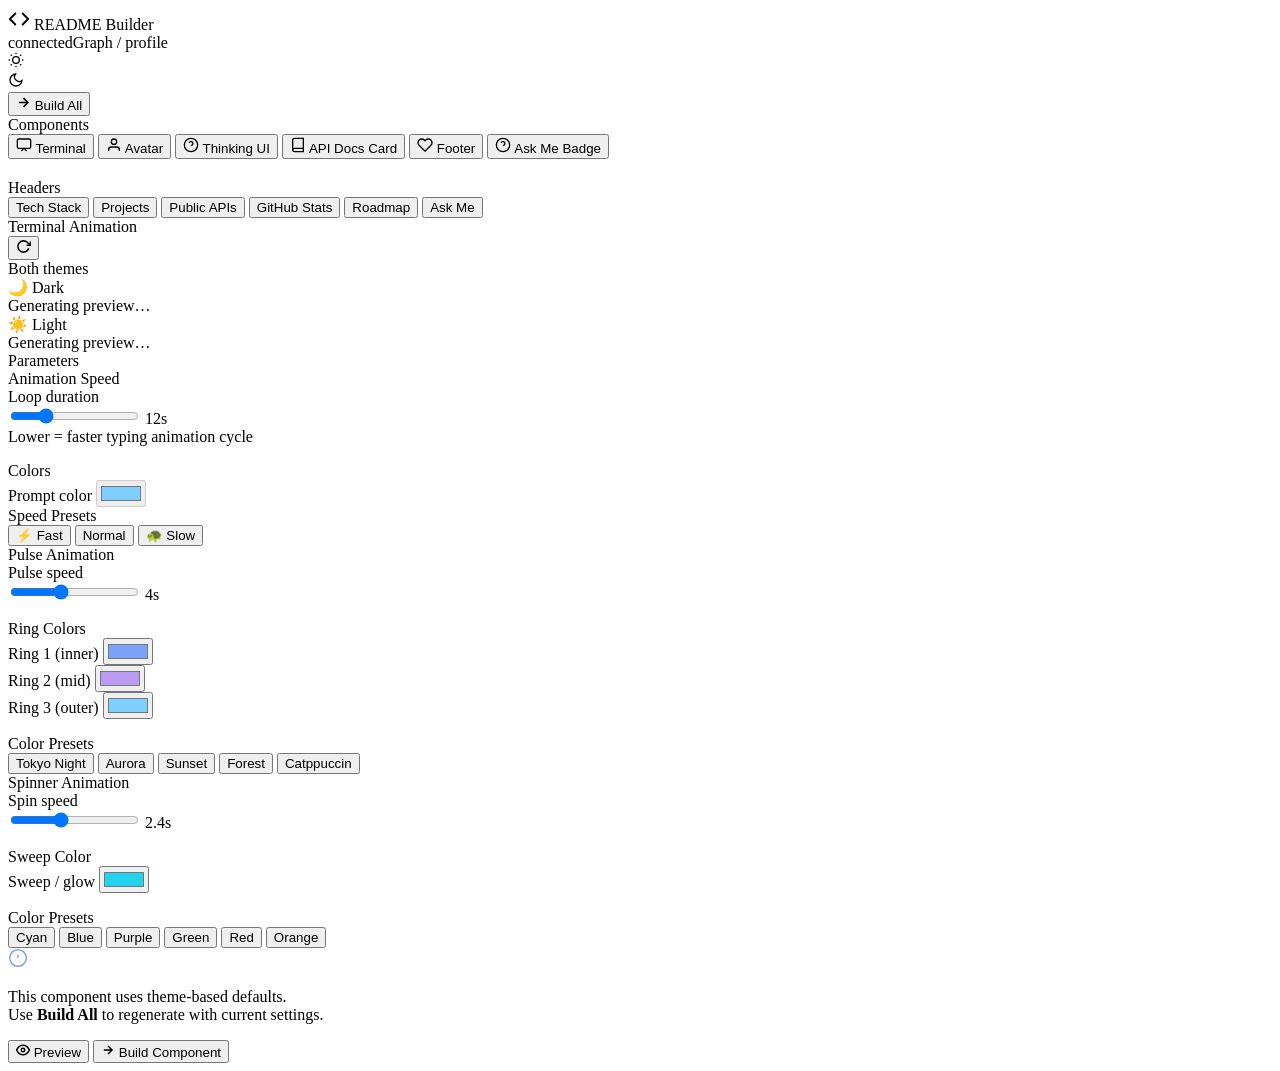
==== my-README-builder/templates/index.html @ 2f6b6e4e "feat: add my-README-builder web UI with live preview and customizable params" ====
<!DOCTYPE html>
<html lang="en">
<head>
  <meta charset="UTF-8"/>
  <meta name="viewport" content="width=device-width, initial-scale=1.0"/>
  <title>README Builder · connectedGraph</title>
  <link rel="preconnect" href="https://fonts.googleapis.com"/>
  <link href="https://fonts.googleapis.com/css2?family=Inter:wght@300;400;500;600;700;800&family=JetBrains+Mono:wght@400;500;600&display=swap" rel="stylesheet"/>
  <link rel="stylesheet" href="/static/css/style.css"/>
</head>
<body>

<!-- ── Top Bar ── -->
<header class="topbar">
  <div class="topbar-left">
    <div class="logo">
      <svg width="22" height="22" viewBox="0 0 24 24" fill="none" stroke="currentColor" stroke-width="2" stroke-linecap="round" stroke-linejoin="round">
        <polyline points="16 18 22 12 16 6"/><polyline points="8 6 2 12 8 18"/>
      </svg>
      <span>README Builder</span>
    </div>
    <span class="topbar-sub">connectedGraph / profile</span>
  </div>
  <div class="topbar-right">
    <div class="theme-toggle" id="previewThemeToggle" title="Toggle preview theme">
      <svg class="icon-sun" width="16" height="16" viewBox="0 0 24 24" fill="none" stroke="currentColor" stroke-width="2"><circle cx="12" cy="12" r="5"/><line x1="12" y1="1" x2="12" y2="3"/><line x1="12" y1="21" x2="12" y2="23"/><line x1="4.22" y1="4.22" x2="5.64" y2="5.64"/><line x1="18.36" y1="18.36" x2="19.78" y2="19.78"/><line x1="1" y1="12" x2="3" y2="12"/><line x1="21" y1="12" x2="23" y2="12"/><line x1="4.22" y1="19.78" x2="5.64" y2="18.36"/><line x1="18.36" y1="5.64" x2="19.78" y2="4.22"/></svg>
      <div class="toggle-track" id="themeToggleTrack"><div class="toggle-thumb"></div></div>
      <svg class="icon-moon" width="16" height="16" viewBox="0 0 24 24" fill="none" stroke="currentColor" stroke-width="2"><path d="M21 12.79A9 9 0 1 1 11.21 3 7 7 0 0 0 21 12.79z"/></svg>
    </div>
    <button class="btn-build" id="buildAllBtn">
      <svg width="15" height="15" viewBox="0 0 24 24" fill="none" stroke="currentColor" stroke-width="2.5"><path d="M5 12h14M12 5l7 7-7 7"/></svg>
      Build All
    </button>
  </div>
</header>

<!-- ── Layout ── -->
<div class="layout">

  <!-- Left: Component Nav -->
  <aside class="sidebar">
    <div class="sidebar-section-label">Components</div>
    <nav class="component-nav" id="componentNav">
      <button class="nav-item active" data-component="typewriter">
        <svg width="16" height="16" viewBox="0 0 24 24" fill="none" stroke="currentColor" stroke-width="2"><rect x="2" y="3" width="20" height="14" rx="2"/><polyline points="8 21 12 17 16 21"/></svg>
        Terminal
      </button>
      <button class="nav-item" data-component="avatar">
        <svg width="16" height="16" viewBox="0 0 24 24" fill="none" stroke="currentColor" stroke-width="2"><path d="M20 21v-2a4 4 0 0 0-4-4H8a4 4 0 0 0-4 4v2"/><circle cx="12" cy="7" r="4"/></svg>
        Avatar
      </button>
      <button class="nav-item" data-component="thinking">
        <svg width="16" height="16" viewBox="0 0 24 24" fill="none" stroke="currentColor" stroke-width="2"><circle cx="12" cy="12" r="10"/><path d="M9.09 9a3 3 0 0 1 5.83 1c0 2-3 3-3 3"/><line x1="12" y1="17" x2="12.01" y2="17"/></svg>
        Thinking UI
      </button>
      <button class="nav-item" data-component="api_docs">
        <svg width="16" height="16" viewBox="0 0 24 24" fill="none" stroke="currentColor" stroke-width="2"><path d="M4 19.5A2.5 2.5 0 0 1 6.5 17H20"/><path d="M6.5 2H20v20H6.5A2.5 2.5 0 0 1 4 19.5v-15A2.5 2.5 0 0 1 6.5 2z"/></svg>
        API Docs Card
      </button>
      <button class="nav-item" data-component="footer">
        <svg width="16" height="16" viewBox="0 0 24 24" fill="none" stroke="currentColor" stroke-width="2"><path d="M20.84 4.61a5.5 5.5 0 0 0-7.78 0L12 5.67l-1.06-1.06a5.5 5.5 0 0 0-7.78 7.78l1.06 1.06L12 21.23l7.78-7.78 1.06-1.06a5.5 5.5 0 0 0 0-7.78z"/></svg>
        Footer
      </button>
      <button class="nav-item" data-component="ask_me_badge">
        <svg width="16" height="16" viewBox="0 0 24 24" fill="none" stroke="currentColor" stroke-width="2"><circle cx="12" cy="12" r="10"/><path d="M9.09 9a3 3 0 0 1 5.83 1c0 2-3 3-3 3"/><line x1="12" y1="17" x2="12.01" y2="17"/></svg>
        Ask Me Badge
      </button>
    </nav>

    <div class="sidebar-section-label" style="margin-top:20px;">Headers</div>
    <nav class="component-nav" id="headerNav">
      <button class="nav-item" data-component="header_tech_stack">Tech Stack</button>
      <button class="nav-item" data-component="header_projects">Projects</button>
      <button class="nav-item" data-component="header_public_apis">Public APIs</button>
      <button class="nav-item" data-component="header_stats">GitHub Stats</button>
      <button class="nav-item" data-component="header_roadmap">Roadmap</button>
      <button class="nav-item" data-component="header_ask_me">Ask Me</button>
    </nav>
  </aside>

  <!-- Center: Preview -->
  <main class="preview-area">
    <div class="preview-header">
      <div class="preview-label" id="previewLabel">Terminal Animation</div>
      <div class="preview-actions">
        <button class="btn-icon" id="refreshPreviewBtn" title="Refresh preview">
          <svg width="15" height="15" viewBox="0 0 24 24" fill="none" stroke="currentColor" stroke-width="2.5"><polyline points="23 4 23 10 17 10"/><path d="M20.49 15a9 9 0 1 1-2.12-9.36L23 10"/></svg>
        </button>
        <div class="both-tag">Both themes</div>
      </div>
    </div>

    <!-- Dual preview -->
    <div class="preview-dual">
      <div class="preview-card dark-card">
        <div class="preview-card-label">🌙 Dark</div>
        <div class="preview-canvas" id="darkPreview">
          <div class="preview-placeholder">
            <div class="spinner"></div>
            <span>Generating preview…</span>
          </div>
        </div>
      </div>
      <div class="preview-card light-card">
        <div class="preview-card-label">☀️ Light</div>
        <div class="preview-canvas" id="lightPreview">
          <div class="preview-placeholder">
            <div class="spinner"></div>
            <span>Generating preview…</span>
          </div>
        </div>
      </div>
    </div>

    <!-- Build log -->
    <div class="build-log" id="buildLog" style="display:none;">
      <div class="build-log-header">
        <svg width="14" height="14" viewBox="0 0 24 24" fill="none" stroke="currentColor" stroke-width="2"><polyline points="22 12 18 12 15 21 9 3 6 12 2 12"/></svg>
        Build Log
        <button class="build-log-close" id="buildLogClose">✕</button>
      </div>
      <div class="build-log-body" id="buildLogBody"></div>
    </div>
  </main>

  <!-- Right: Controls -->
  <aside class="controls-panel">
    <div class="controls-title">Parameters</div>

    <!-- ── Terminal Controls ── -->
    <div class="control-group" id="ctrl-typewriter">
      <div class="control-section-label">Animation Speed</div>
      <div class="control-row">
        <label class="ctrl-label">Loop duration</label>
        <div class="ctrl-slider-row">
          <input type="range" id="tw-duration" min="6" max="30" step="1" value="12" class="slider"/>
          <span class="slider-value" id="tw-duration-val">12s</span>
        </div>
      </div>
      <div class="control-hint">Lower = faster typing animation cycle</div>

      <div class="control-section-label" style="margin-top:16px;">Colors</div>
      <div class="control-row">
        <label class="ctrl-label">Prompt color</label>
        <input type="color" value="#7dcfff" class="color-picker" id="tw-prompt-color" disabled/>
      </div>
      <div class="ctrl-chip-group" id="tw-speed-presets">
        <span class="ctrl-section-sub">Speed Presets</span>
        <div class="chip-row">
          <button class="chip active" data-val="8" data-target="tw-duration">⚡ Fast</button>
          <button class="chip" data-val="12" data-target="tw-duration">Normal</button>
          <button class="chip" data-val="20" data-target="tw-duration">🐢 Slow</button>
        </div>
      </div>
    </div>

    <!-- ── Avatar Controls ── -->
    <div class="control-group hidden" id="ctrl-avatar">
      <div class="control-section-label">Pulse Animation</div>
      <div class="control-row">
        <label class="ctrl-label">Pulse speed</label>
        <div class="ctrl-slider-row">
          <input type="range" id="av-pulse" min="1.5" max="8" step="0.5" value="4" class="slider"/>
          <span class="slider-value" id="av-pulse-val">4s</span>
        </div>
      </div>

      <div class="control-section-label" style="margin-top:16px;">Ring Colors</div>
      <div class="control-row">
        <label class="ctrl-label">Ring 1 (inner)</label>
        <input type="color" value="#7aa2f7" class="color-picker" id="av-ring1"/>
      </div>
      <div class="control-row">
        <label class="ctrl-label">Ring 2 (mid)</label>
        <input type="color" value="#bb9af3" class="color-picker" id="av-ring2"/>
      </div>
      <div class="control-row">
        <label class="ctrl-label">Ring 3 (outer)</label>
        <input type="color" value="#7dcfff" class="color-picker" id="av-ring3"/>
      </div>

      <div class="control-section-label" style="margin-top:16px;">Color Presets</div>
      <div class="chip-row">
        <button class="chip-preset active" data-preset="tokyonight"
                data-r1="#7aa2f7" data-r2="#bb9af3" data-r3="#7dcfff">Tokyo Night</button>
        <button class="chip-preset" data-preset="aurora"
                data-r1="#88c0d0" data-r2="#5e81ac" data-r3="#81a1c1">Aurora</button>
        <button class="chip-preset" data-preset="sunset"
                data-r1="#f7768e" data-r2="#ff9e64" data-r3="#e0af68">Sunset</button>
        <button class="chip-preset" data-preset="forest"
                data-r1="#9ece6a" data-r2="#41a6b5" data-r3="#73daca">Forest</button>
        <button class="chip-preset" data-preset="rose"
                data-r1="#f38ba8" data-r2="#cba6f7" data-r3="#89b4fa">Catppuccin</button>
      </div>
    </div>

    <!-- ── Thinking Controls ── -->
    <div class="control-group hidden" id="ctrl-thinking">
      <div class="control-section-label">Spinner Animation</div>
      <div class="control-row">
        <label class="ctrl-label">Spin speed</label>
        <div class="ctrl-slider-row">
          <input type="range" id="th-spin" min="0.8" max="5" step="0.2" value="2.4" class="slider"/>
          <span class="slider-value" id="th-spin-val">2.4s</span>
        </div>
      </div>

      <div class="control-section-label" style="margin-top:16px;">Sweep Color</div>
      <div class="control-row">
        <label class="ctrl-label">Sweep / glow</label>
        <input type="color" value="#22d3ee" class="color-picker" id="th-sweep"/>
      </div>

      <div class="control-section-label" style="margin-top:16px;">Color Presets</div>
      <div class="chip-row" style="flex-wrap:wrap; gap:6px;">
        <button class="chip active" data-color="#22d3ee" data-picker="th-sweep">Cyan</button>
        <button class="chip" data-color="#7aa2f7" data-picker="th-sweep">Blue</button>
        <button class="chip" data-color="#bb9af3" data-picker="th-sweep">Purple</button>
        <button class="chip" data-color="#9ece6a" data-picker="th-sweep">Green</button>
        <button class="chip" data-color="#f7768e" data-picker="th-sweep">Red</button>
        <button class="chip" data-color="#ff9e64" data-picker="th-sweep">Orange</button>
      </div>
    </div>

    <!-- ── Generic Controls (api_docs, footer, ask_me_badge, headers) ── -->
    <div class="control-group hidden" id="ctrl-generic">
      <div class="ctrl-generic-msg">
        <svg width="20" height="20" viewBox="0 0 24 24" fill="none" stroke="#7aa2f7" stroke-width="1.8"><circle cx="12" cy="12" r="10"/><line x1="12" y1="8" x2="12" y2="12"/><line x1="12" y1="16" x2="12.01" y2="16"/></svg>
        <p>This component uses theme-based defaults.<br/>Use <strong>Build All</strong> to regenerate with current settings.</p>
      </div>
    </div>

    <!-- Action buttons -->
    <div class="ctrl-actions">
      <button class="btn-preview" id="previewBtn">
        <svg width="14" height="14" viewBox="0 0 24 24" fill="none" stroke="currentColor" stroke-width="2.5"><path d="M1 12s4-8 11-8 11 8 11 8-4 8-11 8-11-8-11-8z"/><circle cx="12" cy="12" r="3"/></svg>
        Preview
      </button>
      <button class="btn-build-comp" id="buildComponentBtn">
        <svg width="14" height="14" viewBox="0 0 24 24" fill="none" stroke="currentColor" stroke-width="2.5"><path d="M5 12h14M12 5l7 7-7 7"/></svg>
        Build Component
      </button>
    </div>
  </aside>
</div>

<!-- Build All modal -->
<div class="modal-overlay" id="buildModal" style="display:none;">
  <div class="modal">
    <div class="modal-icon">
      <svg width="28" height="28" viewBox="0 0 24 24" fill="none" stroke="#9ece6a" stroke-width="2"><polyline points="20 6 9 17 4 12"/></svg>
    </div>
    <h3 class="modal-title">Build Complete!</h3>
    <p class="modal-msg" id="modalMsg">All SVG assets have been regenerated.</p>
    <button class="btn-modal-close" id="modalClose">Done</button>
  </div>
</div>

<script src="/static/js/app.js"></script>
</body>
</html>
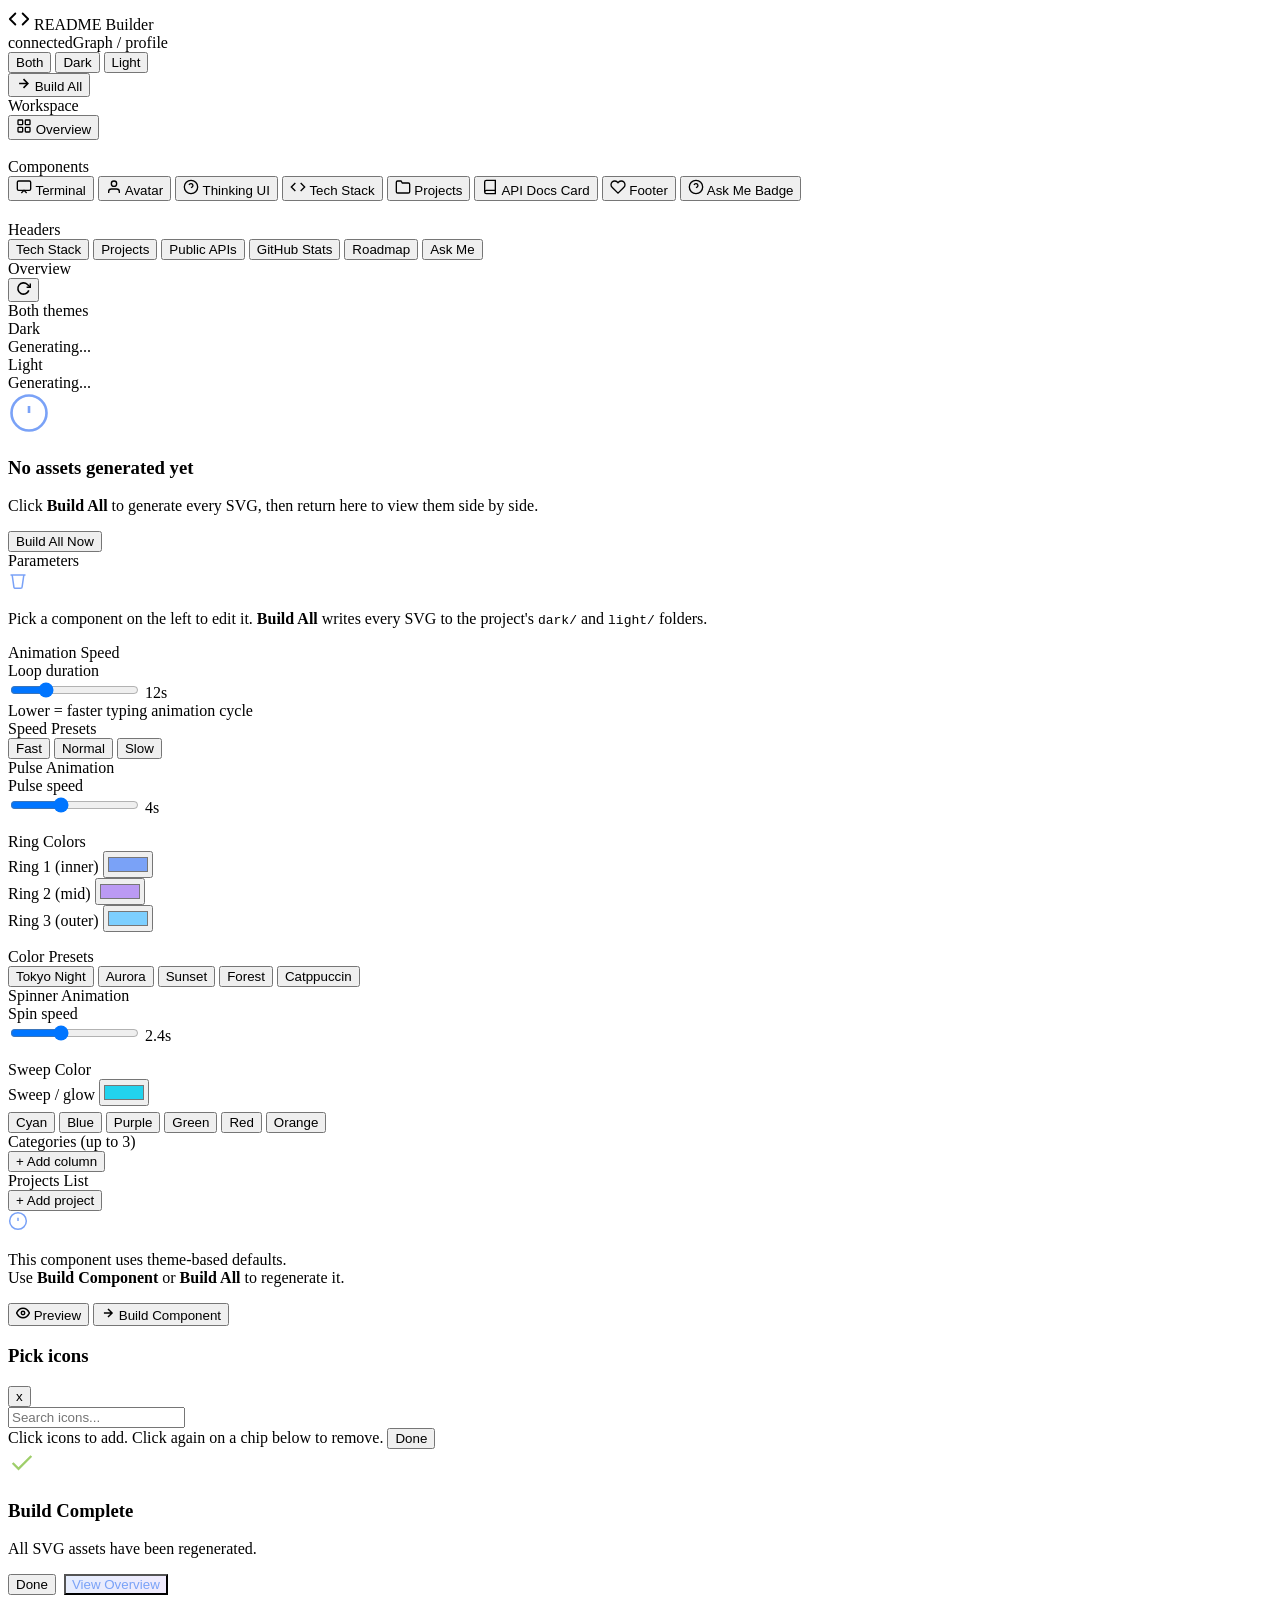
==== commit fcb02397: "fix: add white rounded-rect bg to claude-api.svg; rebuild all dark+light assets" ====
--- a/my-README-builder/templates/index.html
+++ b/my-README-builder/templates/index.html
@@ -1,5 +1,5 @@
 <!DOCTYPE html>
-<html lang="en">
+<html lang="zh-CN">
 <head>
   <meta charset="UTF-8"/>
   <meta name="viewport" content="width=device-width, initial-scale=1.0"/>
@@ -22,10 +22,10 @@
     <span class="topbar-sub">connectedGraph / profile</span>
   </div>
   <div class="topbar-right">
-    <div class="theme-toggle" id="previewThemeToggle" title="Toggle preview theme">
-      <svg class="icon-sun" width="16" height="16" viewBox="0 0 24 24" fill="none" stroke="currentColor" stroke-width="2"><circle cx="12" cy="12" r="5"/><line x1="12" y1="1" x2="12" y2="3"/><line x1="12" y1="21" x2="12" y2="23"/><line x1="4.22" y1="4.22" x2="5.64" y2="5.64"/><line x1="18.36" y1="18.36" x2="19.78" y2="19.78"/><line x1="1" y1="12" x2="3" y2="12"/><line x1="21" y1="12" x2="23" y2="12"/><line x1="4.22" y1="19.78" x2="5.64" y2="18.36"/><line x1="18.36" y1="5.64" x2="19.78" y2="4.22"/></svg>
-      <div class="toggle-track" id="themeToggleTrack"><div class="toggle-thumb"></div></div>
-      <svg class="icon-moon" width="16" height="16" viewBox="0 0 24 24" fill="none" stroke="currentColor" stroke-width="2"><path d="M21 12.79A9 9 0 1 1 11.21 3 7 7 0 0 0 21 12.79z"/></svg>
+    <div class="seg-control" id="previewModeSeg" title="Preview mode">
+      <button class="seg-btn active" data-mode="both">Both</button>
+      <button class="seg-btn" data-mode="dark">Dark</button>
+      <button class="seg-btn" data-mode="light">Light</button>
     </div>
     <button class="btn-build" id="buildAllBtn">
       <svg width="15" height="15" viewBox="0 0 24 24" fill="none" stroke="currentColor" stroke-width="2.5"><path d="M5 12h14M12 5l7 7-7 7"/></svg>
@@ -39,9 +39,17 @@
 
   <!-- Left: Component Nav -->
   <aside class="sidebar">
-    <div class="sidebar-section-label">Components</div>
+    <div class="sidebar-section-label">Workspace</div>
+    <nav class="component-nav">
+      <button class="nav-item nav-overview active" data-component="overview">
+        <svg width="16" height="16" viewBox="0 0 24 24" fill="none" stroke="currentColor" stroke-width="2"><rect x="3" y="3" width="7" height="7" rx="1"/><rect x="14" y="3" width="7" height="7" rx="1"/><rect x="3" y="14" width="7" height="7" rx="1"/><rect x="14" y="14" width="7" height="7" rx="1"/></svg>
+        Overview
+      </button>
+    </nav>
+
+    <div class="sidebar-section-label" style="margin-top:18px;">Components</div>
     <nav class="component-nav" id="componentNav">
-      <button class="nav-item active" data-component="typewriter">
+      <button class="nav-item" data-component="typewriter">
         <svg width="16" height="16" viewBox="0 0 24 24" fill="none" stroke="currentColor" stroke-width="2"><rect x="2" y="3" width="20" height="14" rx="2"/><polyline points="8 21 12 17 16 21"/></svg>
         Terminal
       </button>
@@ -52,6 +60,14 @@
       <button class="nav-item" data-component="thinking">
         <svg width="16" height="16" viewBox="0 0 24 24" fill="none" stroke="currentColor" stroke-width="2"><circle cx="12" cy="12" r="10"/><path d="M9.09 9a3 3 0 0 1 5.83 1c0 2-3 3-3 3"/><line x1="12" y1="17" x2="12.01" y2="17"/></svg>
         Thinking UI
+      </button>
+      <button class="nav-item" data-component="tech_stack">
+        <svg width="16" height="16" viewBox="0 0 24 24" fill="none" stroke="currentColor" stroke-width="2"><path d="M16 18l6-6-6-6M8 6l-6 6 6 6"/></svg>
+        Tech Stack
+      </button>
+      <button class="nav-item" data-component="projects">
+        <svg width="16" height="16" viewBox="0 0 24 24" fill="none" stroke="currentColor" stroke-width="2"><path d="M22 19a2 2 0 0 1-2 2H4a2 2 0 0 1-2-2V5a2 2 0 0 1 2-2h5l2 3h9a2 2 0 0 1 2 2z"/></svg>
+        Projects
       </button>
       <button class="nav-item" data-component="api_docs">
         <svg width="16" height="16" viewBox="0 0 24 24" fill="none" stroke="currentColor" stroke-width="2"><path d="M4 19.5A2.5 2.5 0 0 1 6.5 17H20"/><path d="M6.5 2H20v20H6.5A2.5 2.5 0 0 1 4 19.5v-15A2.5 2.5 0 0 1 6.5 2z"/></svg>
@@ -78,57 +94,69 @@
     </nav>
   </aside>
 
-  <!-- Center: Preview -->
-  <main class="preview-area">
+  <!-- Center: Preview / Overview -->
+  <main class="preview-area" id="previewArea">
     <div class="preview-header">
-      <div class="preview-label" id="previewLabel">Terminal Animation</div>
+      <div class="preview-label" id="previewLabel">Overview</div>
       <div class="preview-actions">
         <button class="btn-icon" id="refreshPreviewBtn" title="Refresh preview">
           <svg width="15" height="15" viewBox="0 0 24 24" fill="none" stroke="currentColor" stroke-width="2.5"><polyline points="23 4 23 10 17 10"/><path d="M20.49 15a9 9 0 1 1-2.12-9.36L23 10"/></svg>
         </button>
-        <div class="both-tag">Both themes</div>
-      </div>
-    </div>
-
-    <!-- Dual preview -->
-    <div class="preview-dual">
+        <div class="both-tag" id="bothTag">Both themes</div>
+      </div>
+    </div>
+
+    <!-- Single-component preview -->
+    <div class="preview-dual" id="previewDual">
       <div class="preview-card dark-card">
-        <div class="preview-card-label">🌙 Dark</div>
+        <div class="preview-card-label">Dark</div>
         <div class="preview-canvas" id="darkPreview">
-          <div class="preview-placeholder">
-            <div class="spinner"></div>
-            <span>Generating preview…</span>
-          </div>
+          <div class="preview-placeholder"><div class="spinner"></div><span>Generating...</span></div>
         </div>
       </div>
       <div class="preview-card light-card">
-        <div class="preview-card-label">☀️ Light</div>
+        <div class="preview-card-label">Light</div>
         <div class="preview-canvas" id="lightPreview">
-          <div class="preview-placeholder">
-            <div class="spinner"></div>
-            <span>Generating preview…</span>
-          </div>
-        </div>
-      </div>
-    </div>
-
-    <!-- Build log -->
+          <div class="preview-placeholder"><div class="spinner"></div><span>Generating...</span></div>
+        </div>
+      </div>
+    </div>
+
+    <!-- Overview gallery -->
+    <div class="overview hidden" id="overviewGallery">
+      <div class="overview-empty" id="overviewEmpty">
+        <svg width="42" height="42" viewBox="0 0 24 24" fill="none" stroke="#7aa2f7" stroke-width="1.5"><circle cx="12" cy="12" r="10"/><line x1="12" y1="8" x2="12" y2="12"/><line x1="12" y1="16" x2="12.01" y2="16"/></svg>
+        <h3>No assets generated yet</h3>
+        <p>Click <strong>Build All</strong> to generate every SVG, then return here to view them side by side.</p>
+        <button class="btn-build-comp" id="overviewBuildAll" style="max-width:180px;">Build All Now</button>
+      </div>
+      <div class="overview-grid hidden" id="overviewGrid"></div>
+    </div>
+
     <div class="build-log" id="buildLog" style="display:none;">
       <div class="build-log-header">
         <svg width="14" height="14" viewBox="0 0 24 24" fill="none" stroke="currentColor" stroke-width="2"><polyline points="22 12 18 12 15 21 9 3 6 12 2 12"/></svg>
         Build Log
-        <button class="build-log-close" id="buildLogClose">✕</button>
+        <button class="build-log-close" id="buildLogClose">x</button>
       </div>
       <div class="build-log-body" id="buildLogBody"></div>
     </div>
   </main>
 
   <!-- Right: Controls -->
-  <aside class="controls-panel">
-    <div class="controls-title">Parameters</div>
+  <aside class="controls-panel" id="controlsPanel">
+    <div class="controls-title" id="controlsTitle">Parameters</div>
+
+    <!-- ── Overview Controls ── -->
+    <div class="control-group" id="ctrl-overview">
+      <div class="ctrl-generic-msg">
+        <svg width="20" height="20" viewBox="0 0 24 24" fill="none" stroke="#7aa2f7" stroke-width="1.8"><polyline points="3 6 5 6 21 6"/><path d="M19 6l-2 14a2 2 0 0 1-2 2H9a2 2 0 0 1-2-2L5 6"/></svg>
+        <p>Pick a component on the left to edit it. <strong>Build All</strong> writes every SVG to the project's <code>dark/</code> and <code>light/</code> folders.</p>
+      </div>
+    </div>
 
     <!-- ── Terminal Controls ── -->
-    <div class="control-group" id="ctrl-typewriter">
+    <div class="control-group hidden" id="ctrl-typewriter">
       <div class="control-section-label">Animation Speed</div>
       <div class="control-row">
         <label class="ctrl-label">Loop duration</label>
@@ -138,18 +166,12 @@
         </div>
       </div>
       <div class="control-hint">Lower = faster typing animation cycle</div>
-
-      <div class="control-section-label" style="margin-top:16px;">Colors</div>
-      <div class="control-row">
-        <label class="ctrl-label">Prompt color</label>
-        <input type="color" value="#7dcfff" class="color-picker" id="tw-prompt-color" disabled/>
-      </div>
-      <div class="ctrl-chip-group" id="tw-speed-presets">
+      <div class="ctrl-chip-group">
         <span class="ctrl-section-sub">Speed Presets</span>
         <div class="chip-row">
-          <button class="chip active" data-val="8" data-target="tw-duration">⚡ Fast</button>
-          <button class="chip" data-val="12" data-target="tw-duration">Normal</button>
-          <button class="chip" data-val="20" data-target="tw-duration">🐢 Slow</button>
+          <button class="chip" data-val="8" data-target="tw-duration">Fast</button>
+          <button class="chip active" data-val="12" data-target="tw-duration">Normal</button>
+          <button class="chip" data-val="20" data-target="tw-duration">Slow</button>
         </div>
       </div>
     </div>
@@ -181,16 +203,11 @@
 
       <div class="control-section-label" style="margin-top:16px;">Color Presets</div>
       <div class="chip-row">
-        <button class="chip-preset active" data-preset="tokyonight"
-                data-r1="#7aa2f7" data-r2="#bb9af3" data-r3="#7dcfff">Tokyo Night</button>
-        <button class="chip-preset" data-preset="aurora"
-                data-r1="#88c0d0" data-r2="#5e81ac" data-r3="#81a1c1">Aurora</button>
-        <button class="chip-preset" data-preset="sunset"
-                data-r1="#f7768e" data-r2="#ff9e64" data-r3="#e0af68">Sunset</button>
-        <button class="chip-preset" data-preset="forest"
-                data-r1="#9ece6a" data-r2="#41a6b5" data-r3="#73daca">Forest</button>
-        <button class="chip-preset" data-preset="rose"
-                data-r1="#f38ba8" data-r2="#cba6f7" data-r3="#89b4fa">Catppuccin</button>
+        <button class="chip-preset active" data-r1="#7aa2f7" data-r2="#bb9af3" data-r3="#7dcfff">Tokyo Night</button>
+        <button class="chip-preset" data-r1="#88c0d0" data-r2="#5e81ac" data-r3="#81a1c1">Aurora</button>
+        <button class="chip-preset" data-r1="#f7768e" data-r2="#ff9e64" data-r3="#e0af68">Sunset</button>
+        <button class="chip-preset" data-r1="#9ece6a" data-r2="#41a6b5" data-r3="#73daca">Forest</button>
+        <button class="chip-preset" data-r1="#f38ba8" data-r2="#cba6f7" data-r3="#89b4fa">Catppuccin</button>
       </div>
     </div>
 
@@ -210,9 +227,7 @@
         <label class="ctrl-label">Sweep / glow</label>
         <input type="color" value="#22d3ee" class="color-picker" id="th-sweep"/>
       </div>
-
-      <div class="control-section-label" style="margin-top:16px;">Color Presets</div>
-      <div class="chip-row" style="flex-wrap:wrap; gap:6px;">
+      <div class="chip-row" style="flex-wrap:wrap; gap:6px; margin-top:6px;">
         <button class="chip active" data-color="#22d3ee" data-picker="th-sweep">Cyan</button>
         <button class="chip" data-color="#7aa2f7" data-picker="th-sweep">Blue</button>
         <button class="chip" data-color="#bb9af3" data-picker="th-sweep">Purple</button>
@@ -222,16 +237,30 @@
       </div>
     </div>
 
-    <!-- ── Generic Controls (api_docs, footer, ask_me_badge, headers) ── -->
+    <!-- ── Tech Stack Editor ── -->
+    <div class="control-group hidden" id="ctrl-tech_stack">
+      <div class="control-section-label">Categories <span class="ctrl-hint-inline">(up to 3)</span></div>
+      <div class="ts-cats" id="tsCats"></div>
+      <button class="btn-add-row" id="tsAddCat">+ Add column</button>
+    </div>
+
+    <!-- ── Projects Editor ── -->
+    <div class="control-group hidden" id="ctrl-projects">
+      <div class="control-section-label">Projects List</div>
+      <div class="proj-list" id="projList"></div>
+      <button class="btn-add-row" id="projAdd">+ Add project</button>
+    </div>
+
+    <!-- ── Generic Controls ── -->
     <div class="control-group hidden" id="ctrl-generic">
       <div class="ctrl-generic-msg">
         <svg width="20" height="20" viewBox="0 0 24 24" fill="none" stroke="#7aa2f7" stroke-width="1.8"><circle cx="12" cy="12" r="10"/><line x1="12" y1="8" x2="12" y2="12"/><line x1="12" y1="16" x2="12.01" y2="16"/></svg>
-        <p>This component uses theme-based defaults.<br/>Use <strong>Build All</strong> to regenerate with current settings.</p>
+        <p>This component uses theme-based defaults.<br/>Use <strong>Build Component</strong> or <strong>Build All</strong> to regenerate it.</p>
       </div>
     </div>
 
     <!-- Action buttons -->
-    <div class="ctrl-actions">
+    <div class="ctrl-actions" id="ctrlActions">
       <button class="btn-preview" id="previewBtn">
         <svg width="14" height="14" viewBox="0 0 24 24" fill="none" stroke="currentColor" stroke-width="2.5"><path d="M1 12s4-8 11-8 11 8 11 8-4 8-11 8-11-8-11-8z"/><circle cx="12" cy="12" r="3"/></svg>
         Preview
@@ -244,15 +273,35 @@
   </aside>
 </div>
 
-<!-- Build All modal -->
-<div class="modal-overlay" id="buildModal" style="display:none;">
+<!-- ── Icon Picker Modal ── -->
+<div class="modal-overlay hidden" id="iconPicker">
+  <div class="modal modal-icon-picker">
+    <div class="modal-head">
+      <h3 class="modal-title">Pick icons</h3>
+      <button class="build-log-close" id="iconPickerClose">x</button>
+    </div>
+    <input type="text" id="iconSearch" class="text-input" placeholder="Search icons..."/>
+    <div class="icon-folders" id="iconFolders"></div>
+    <div class="icon-grid" id="iconGrid"></div>
+    <div class="modal-foot">
+      <span class="ctrl-section-sub" id="iconPickerHint">Click icons to add. Click again on a chip below to remove.</span>
+      <button class="btn-build-comp" id="iconPickerDone" style="max-width:120px;">Done</button>
+    </div>
+  </div>
+</div>
+
+<!-- ── Build All modal ── -->
+<div class="modal-overlay hidden" id="buildModal">
   <div class="modal">
     <div class="modal-icon">
       <svg width="28" height="28" viewBox="0 0 24 24" fill="none" stroke="#9ece6a" stroke-width="2"><polyline points="20 6 9 17 4 12"/></svg>
     </div>
-    <h3 class="modal-title">Build Complete!</h3>
+    <h3 class="modal-title">Build Complete</h3>
     <p class="modal-msg" id="modalMsg">All SVG assets have been regenerated.</p>
-    <button class="btn-modal-close" id="modalClose">Done</button>
+    <div style="display:flex; gap:8px;">
+      <button class="btn-modal-close" id="modalClose">Done</button>
+      <button class="btn-modal-close" id="modalGoOverview" style="background:linear-gradient(135deg, rgba(122,162,247,0.2), rgba(187,154,243,0.2)); color:#7aa2f7;">View Overview</button>
+    </div>
   </div>
 </div>
 
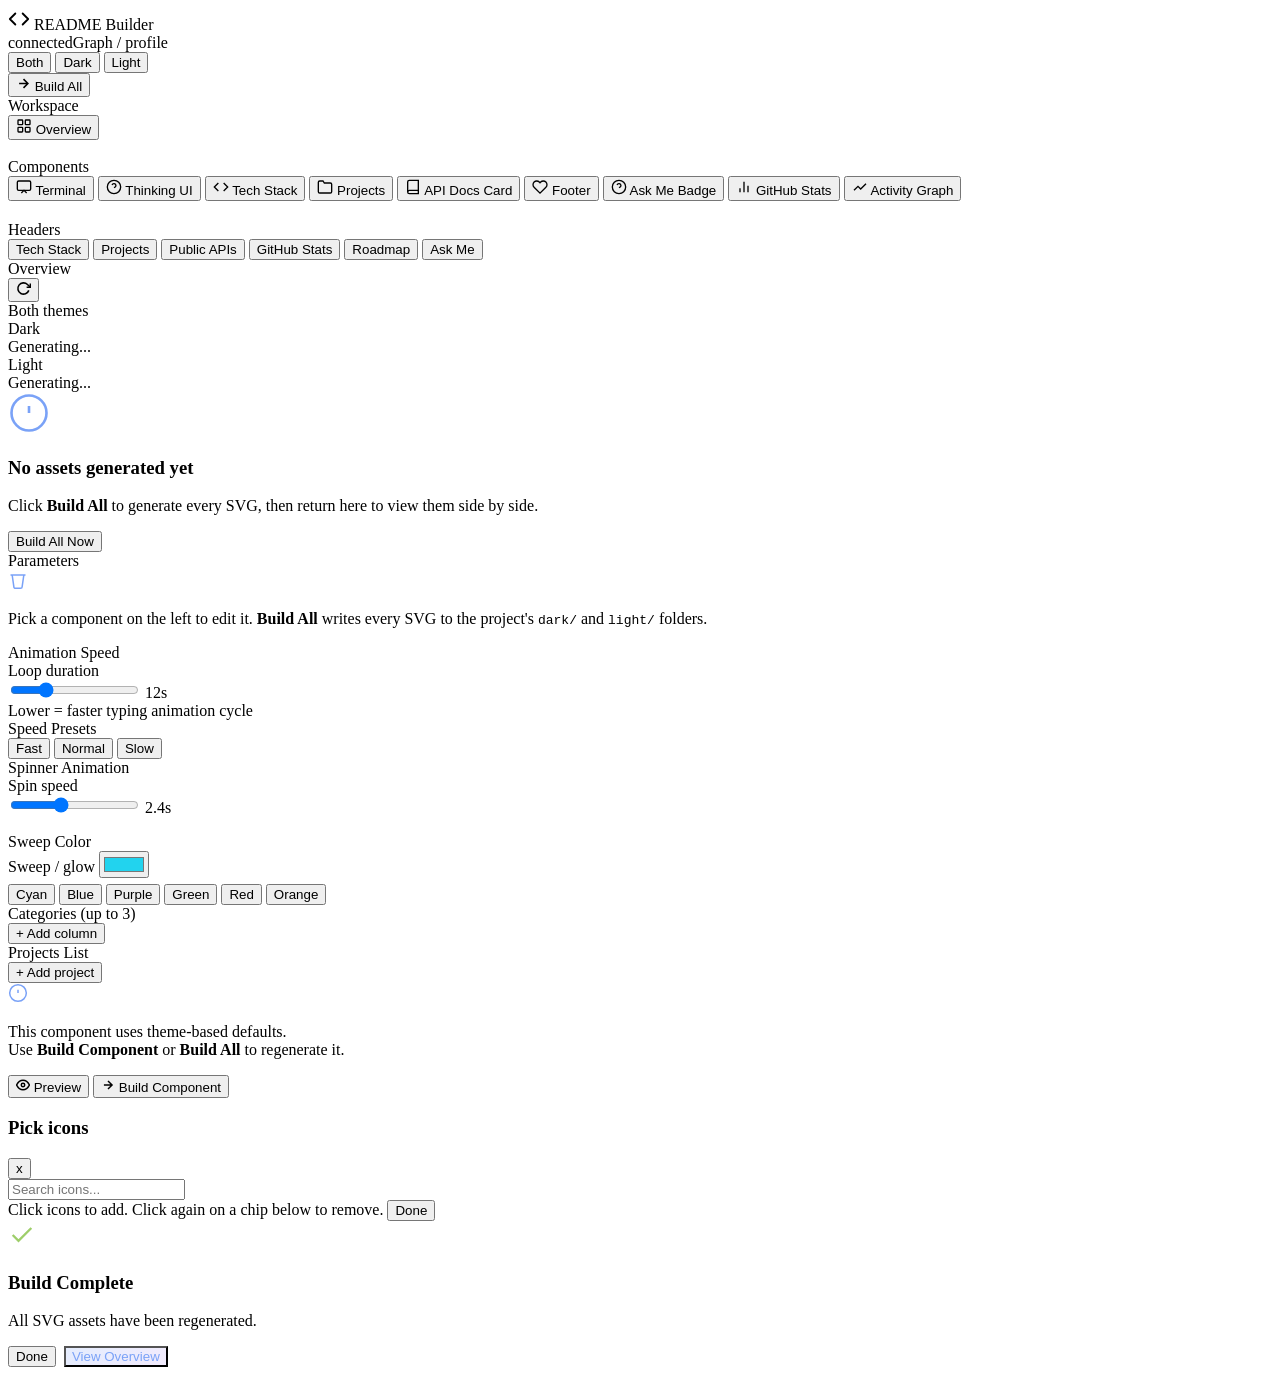
==== commit fa1c6c27: "fix: repair the README builder and wire in the GitHub stats cards app.py imported generators.avatar," ====
--- a/my-README-builder/templates/index.html
+++ b/my-README-builder/templates/index.html
@@ -53,10 +53,6 @@
         <svg width="16" height="16" viewBox="0 0 24 24" fill="none" stroke="currentColor" stroke-width="2"><rect x="2" y="3" width="20" height="14" rx="2"/><polyline points="8 21 12 17 16 21"/></svg>
         Terminal
       </button>
-      <button class="nav-item" data-component="avatar">
-        <svg width="16" height="16" viewBox="0 0 24 24" fill="none" stroke="currentColor" stroke-width="2"><path d="M20 21v-2a4 4 0 0 0-4-4H8a4 4 0 0 0-4 4v2"/><circle cx="12" cy="7" r="4"/></svg>
-        Avatar
-      </button>
       <button class="nav-item" data-component="thinking">
         <svg width="16" height="16" viewBox="0 0 24 24" fill="none" stroke="currentColor" stroke-width="2"><circle cx="12" cy="12" r="10"/><path d="M9.09 9a3 3 0 0 1 5.83 1c0 2-3 3-3 3"/><line x1="12" y1="17" x2="12.01" y2="17"/></svg>
         Thinking UI
@@ -80,6 +76,14 @@
       <button class="nav-item" data-component="ask_me_badge">
         <svg width="16" height="16" viewBox="0 0 24 24" fill="none" stroke="currentColor" stroke-width="2"><circle cx="12" cy="12" r="10"/><path d="M9.09 9a3 3 0 0 1 5.83 1c0 2-3 3-3 3"/><line x1="12" y1="17" x2="12.01" y2="17"/></svg>
         Ask Me Badge
+      </button>
+      <button class="nav-item" data-component="github_stats">
+        <svg width="16" height="16" viewBox="0 0 24 24" fill="none" stroke="currentColor" stroke-width="2"><line x1="18" y1="20" x2="18" y2="10"/><line x1="12" y1="20" x2="12" y2="4"/><line x1="6" y1="20" x2="6" y2="14"/></svg>
+        GitHub Stats
+      </button>
+      <button class="nav-item" data-component="activity_graph">
+        <svg width="16" height="16" viewBox="0 0 24 24" fill="none" stroke="currentColor" stroke-width="2"><polyline points="3 17 9 11 13 15 21 7"/></svg>
+        Activity Graph
       </button>
     </nav>
 
@@ -176,41 +180,6 @@
       </div>
     </div>
 
-    <!-- ── Avatar Controls ── -->
-    <div class="control-group hidden" id="ctrl-avatar">
-      <div class="control-section-label">Pulse Animation</div>
-      <div class="control-row">
-        <label class="ctrl-label">Pulse speed</label>
-        <div class="ctrl-slider-row">
-          <input type="range" id="av-pulse" min="1.5" max="8" step="0.5" value="4" class="slider"/>
-          <span class="slider-value" id="av-pulse-val">4s</span>
-        </div>
-      </div>
-
-      <div class="control-section-label" style="margin-top:16px;">Ring Colors</div>
-      <div class="control-row">
-        <label class="ctrl-label">Ring 1 (inner)</label>
-        <input type="color" value="#7aa2f7" class="color-picker" id="av-ring1"/>
-      </div>
-      <div class="control-row">
-        <label class="ctrl-label">Ring 2 (mid)</label>
-        <input type="color" value="#bb9af3" class="color-picker" id="av-ring2"/>
-      </div>
-      <div class="control-row">
-        <label class="ctrl-label">Ring 3 (outer)</label>
-        <input type="color" value="#7dcfff" class="color-picker" id="av-ring3"/>
-      </div>
-
-      <div class="control-section-label" style="margin-top:16px;">Color Presets</div>
-      <div class="chip-row">
-        <button class="chip-preset active" data-r1="#7aa2f7" data-r2="#bb9af3" data-r3="#7dcfff">Tokyo Night</button>
-        <button class="chip-preset" data-r1="#88c0d0" data-r2="#5e81ac" data-r3="#81a1c1">Aurora</button>
-        <button class="chip-preset" data-r1="#f7768e" data-r2="#ff9e64" data-r3="#e0af68">Sunset</button>
-        <button class="chip-preset" data-r1="#9ece6a" data-r2="#41a6b5" data-r3="#73daca">Forest</button>
-        <button class="chip-preset" data-r1="#f38ba8" data-r2="#cba6f7" data-r3="#89b4fa">Catppuccin</button>
-      </div>
-    </div>
-
     <!-- ── Thinking Controls ── -->
     <div class="control-group hidden" id="ctrl-thinking">
       <div class="control-section-label">Spinner Animation</div>
